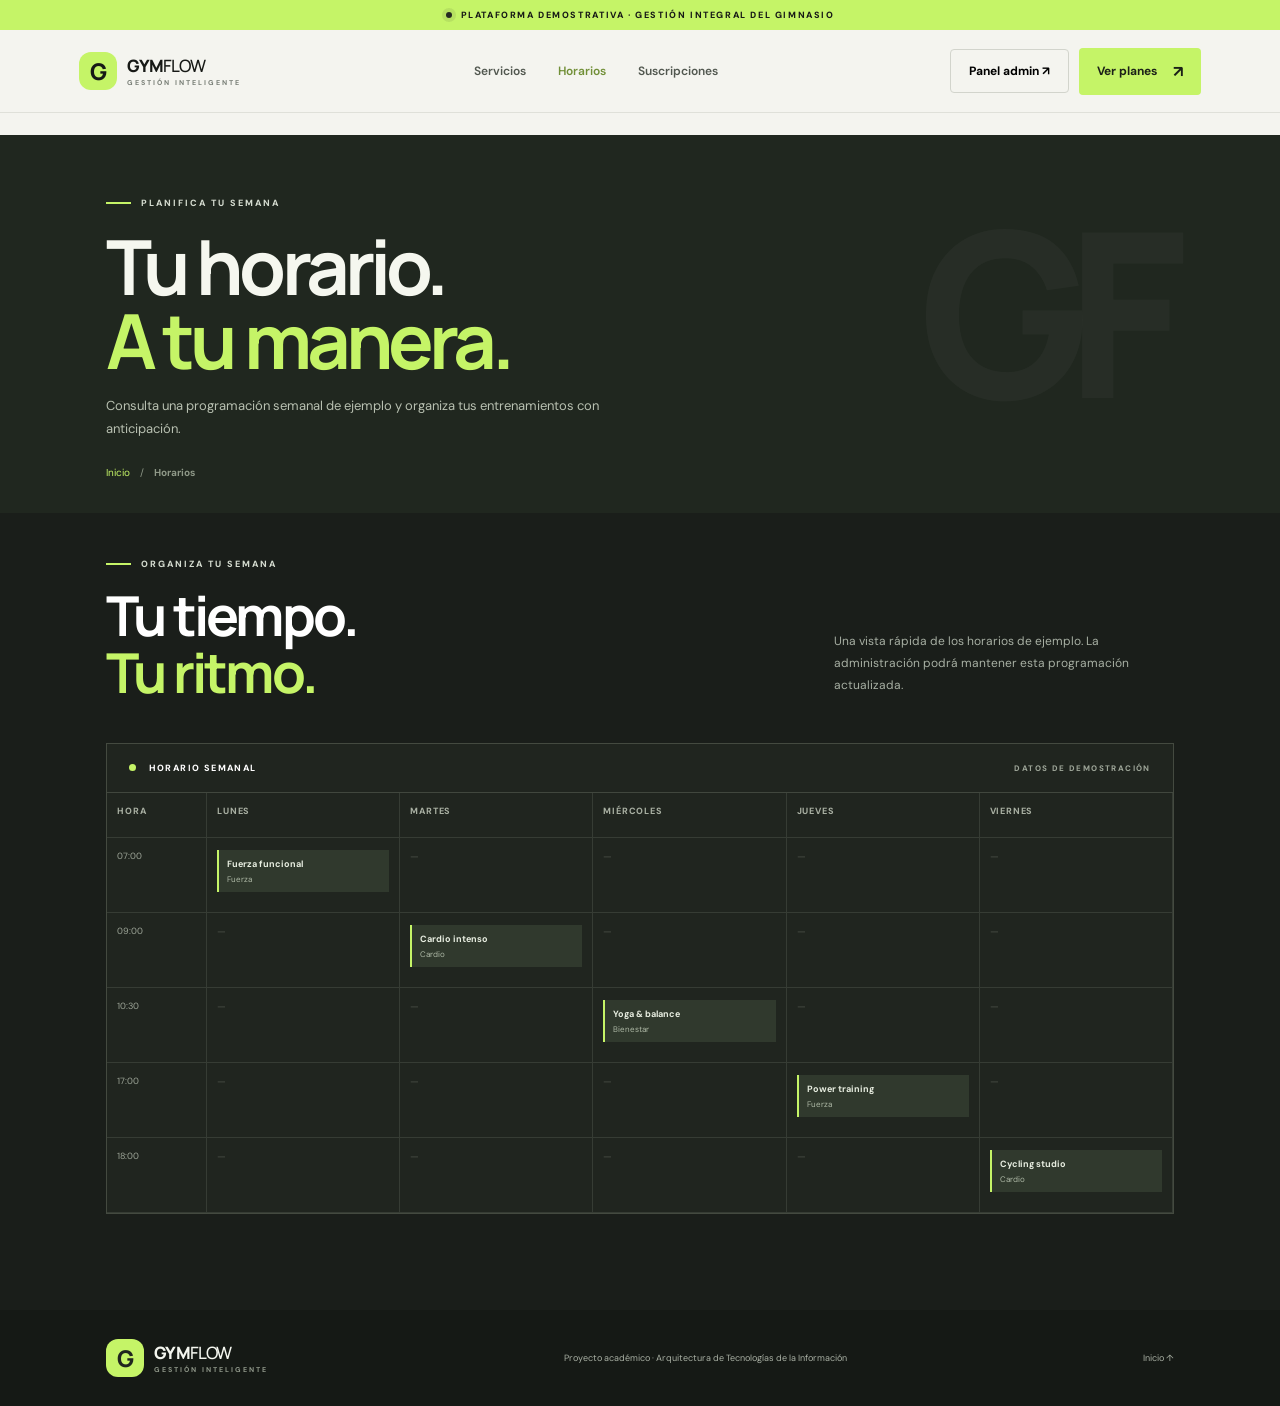
==== horarios.html @ fb65d2d0 "prueba 3" ====
<!DOCTYPE html>
<html lang="es">
<head>
  <meta charset="UTF-8" />
  <meta name="viewport" content="width=device-width, initial-scale=1.0" />
  <meta name="description" content="Plataforma web demostrativa para la gestión integral de un gimnasio." />
  <title>Horarios | GYMFlow</title>
  <link rel="preconnect" href="https://fonts.googleapis.com">
  <link rel="preconnect" href="https://fonts.gstatic.com" crossorigin>
  <link href="https://fonts.googleapis.com/css2?family=DM+Sans:wght@400;500;600;700&family=Manrope:wght@400;500;600;700;800&display=swap" rel="stylesheet">
  <link rel="stylesheet" href="styles.css" />
</head>
<body class="horarios-page">
  <div class="announcement"><span class="pulse"></span> PLATAFORMA DEMOSTRATIVA · GESTIÓN INTEGRAL DEL GIMNASIO</div>
  <header class="site-header">
    <a class="brand" href="index.html" aria-label="GYMFlow inicio"><span class="brand-mark">G</span><span>GYM<span class="brand-light">FLOW</span><small>GESTIÓN INTELIGENTE</small></span></a>
    <button class="menu-toggle" id="menuToggle" aria-label="Abrir menú">☰</button>
    <nav id="mainNav">
      <a href="servicios.html">Servicios</a><a href="horarios.html" aria-current="page">Horarios</a><a href="suscripciones.html">Suscripciones</a>
    </nav>
    <div class="header-actions"><button class="btn btn-ghost" id="adminToggle">Panel admin ↗</button><a class="btn btn-primary" href="suscripciones.html">Ver planes <span>↗</span></a></div>
  </header>

  <main>
    <section class="page-intro"><div class="eyebrow"><span class="eyebrow-line"></span> PLANIFICA TU SEMANA</div><h1>Tu horario.<br><em>A tu manera.</em></h1><p>Consulta una programación semanal de ejemplo y organiza tus entrenamientos con anticipación.</p><div class="page-breadcrumb"><a href="index.html">Inicio</a><span>/</span><strong>Horarios</strong></div></section>
    <section class="hero" id="inicio">
      <div class="hero-grid"></div>
      <div class="hero-copy">
        <div class="eyebrow"><span class="eyebrow-line"></span> TU GIMNASIO, MÁS ORGANIZADO</div>
        <h1>Entrena mejor.<br><em>Gestiona fácil.</em></h1>
        <p>Una sola plataforma para descubrir clases, revisar horarios, elegir tu suscripción y mantener todo bajo control.</p>
        <div class="hero-actions"><a class="btn btn-primary btn-large" href="servicios.html">Explorar clases <span>↗</span></a><a class="text-link" href="#como-funciona">Conoce cómo funciona <span>↓</span></a></div>
        <div class="hero-proof"><div class="avatar-stack"><span>J</span><span>M</span><span>A</span></div><div><strong>Todo en un solo lugar</strong><small>Clientes · Clases · Suscripciones · Pagos</small></div></div>
      </div>
      <div class="hero-visual">
        <div class="hero-image" role="img" aria-label="Persona entrenando en un gimnasio"></div>
        <div class="floating-card card-top"><span class="float-icon lime">↗</span><div><small>GESTIÓN CENTRALIZADA</small><strong>Todo conectado</strong></div></div>
        <div class="floating-card card-bottom"><div class="mini-chart"><i></i><i></i><i></i><i></i><i></i><i></i><i></i></div><div><small>EXPERIENCIA DIGITAL</small><strong>Simple y organizada</strong></div></div>
        <div class="hero-stamp"><span>GYM</span><strong>FLOW</strong><small>MOVE WITH PURPOSE</small></div>
      </div>
      <div class="hero-bottom-label"><span>01 / 04</span><span>GESTIÓN INTEGRAL · EXPERIENCIA DIGITAL</span><span>↓ SCROLL</span></div>
    </section>

    <section class="metrics" aria-label="Módulos principales">
      <div><span class="metric-number">01</span><strong>Clientes</strong><small>Registro organizado</small></div>
      <div><span class="metric-number">02</span><strong>Clases y horarios</strong><small>Oferta centralizada</small></div>
      <div><span class="metric-number">03</span><strong>Suscripciones</strong><small>Control de vigencia</small></div>
      <div><span class="metric-number">04</span><strong>Pagos</strong><small>Flujo electrónico propuesto</small></div>
    </section>

    <section class="section section-light" id="servicios">
      <div class="section-heading"><div><div class="eyebrow dark-eyebrow"><span class="eyebrow-line"></span> DESCUBRE TU SIGUIENTE RETO</div><h2>Encuentra tu<br><em>forma de moverte.</em></h2></div><p>Consulta las especialidades y clases disponibles. Los nombres y horarios mostrados son ejemplos para probar la interfaz; deberán confirmarse con el gimnasio.</p></div>
      <div class="filter-row"><div class="filter-tabs" id="classFilters"><button class="filter active" data-filter="Todas">Todas las clases</button><button class="filter" data-filter="Fuerza">Fuerza</button><button class="filter" data-filter="Cardio">Cardio</button><button class="filter" data-filter="Bienestar">Bienestar</button></div><label class="search-box"><span>⌕</span><input id="classSearch" type="search" placeholder="Buscar clase..." aria-label="Buscar clase"></label></div>
      <div class="class-grid" id="classGrid"></div>
      <div class="center-action"><button class="btn btn-dark" id="showAllClasses">Ver todas las clases <span>↗</span></button></div>
    </section>

    <section class="schedule-section" id="horarios">
      <div class="section-heading schedule-heading"><div><div class="eyebrow"><span class="eyebrow-line"></span> ORGANIZA TU SEMANA</div><h2>Tu tiempo.<br><em>Tu ritmo.</em></h2></div><p>Una vista rápida de los horarios de ejemplo. La administración podrá mantener esta programación actualizada.</p></div>
      <div class="schedule-wrap"><div class="schedule-top"><div><span class="schedule-dot"></span> HORARIO SEMANAL</div><span class="demo-label">DATOS DE DEMOSTRACIÓN</span></div><div class="schedule-table" id="scheduleTable"></div></div>
    </section>

    <section class="section section-light plans-section" id="planes">
      <div class="section-heading"><div><div class="eyebrow dark-eyebrow"><span class="eyebrow-line"></span> SUSCRIPCIONES FLEXIBLES</div><h2>Elige tu plan.<br><em>Empieza hoy.</em></h2></div><p>El proyecto contempla cuatro periodos de suscripción. Los importes que aparecen a continuación son referenciales y editables; no están definidos en los documentos.</p></div>
      <div class="plan-grid" id="planGrid"></div>
      <p class="fine-print">* Precios ilustrativos para la demostración. No se realiza ningún cobro real.</p>
    </section>

    <section class="process-section" id="como-funciona"><div class="process-copy"><div class="eyebrow"><span class="eyebrow-line"></span> ASÍ FUNCIONA</div><h2>Menos vueltas.<br><em>Más claridad.</em></h2><p>El sistema reúne los pasos principales de la experiencia del cliente en una ruta clara y ordenada.</p><a href="suscripciones.html" class="btn btn-primary">Elegir suscripción <span>↗</span></a></div><div class="process-steps"><div class="process-step"><span>01</span><div><strong>Explora los servicios</strong><p>Consulta especialidades, clases, horarios y tarifas disponibles.</p></div><b>↗</b></div><div class="process-step"><span>02</span><div><strong>Selecciona tu suscripción</strong><p>Elige el periodo que se adapte a tus necesidades.</p></div><b>↗</b></div><div class="process-step"><span>03</span><div><strong>Registra tu inscripción</strong><p>Asocia tu cuenta con la clase que deseas realizar.</p></div><b>↗</b></div><div class="process-step"><span>04</span><div><strong>Confirma el pago</strong><p>En una implementación real, la pasarela informaría el resultado de la transacción.</p></div><b>↗</b></div></div></section>

<section class="cta-section"><div class="cta-orbit orbit-one"></div><div class="cta-orbit orbit-two"></div><div class="cta-content"><div class="eyebrow"><span class="eyebrow-line"></span> TU PRÓXIMO PASO EMPIEZA AQUÍ</div><h2>Tu objetivo merece<br><em>un buen comienzo.</em></h2><p>Explora los planes y encuentra una opción para iniciar tu recorrido.</p><a href="suscripciones.html" class="btn btn-primary btn-large">Explorar suscripciones <span>↗</span></a></div><div class="cta-mark">GF<span>✳</span></div></section>
  </main>

  <footer><a class="brand footer-brand" href="index.html"><span class="brand-mark">G</span><span>GYM<span class="brand-light">FLOW</span><small>GESTIÓN INTELIGENTE</small></span></a><p>Proyecto académico · Arquitectura de Tecnologías de la Información</p><a href="index.html">Inicio ↑</a></footer>

  <div class="admin-overlay" id="adminOverlay" aria-hidden="true"><aside class="admin-panel"><div class="admin-header"><div><span class="eyebrow dark-eyebrow">ÁREA ADMINISTRATIVA</span><h2>Panel de control</h2><p>Vista demostrativa para administrar la información del gimnasio.</p></div><button class="close-admin" id="closeAdmin" aria-label="Cerrar panel">×</button></div><div class="admin-stats" id="adminStats"></div><div class="admin-tabs"><button class="admin-tab active" data-admin-tab="classes">Clases</button><button class="admin-tab" data-admin-tab="registrations">Inscripciones</button><button class="admin-tab" data-admin-tab="payments">Pagos</button></div><div id="adminContent"></div><div class="admin-warning">Demo local: los cambios se guardan en este navegador. No hay usuarios reales, servidor ni pagos conectados.</div></aside></div>
  <div class="modal-backdrop" id="modalBackdrop" aria-hidden="true"><div class="modal" role="dialog" aria-modal="true" aria-labelledby="modalTitle"><button class="modal-close" id="modalClose" aria-label="Cerrar">×</button><div class="eyebrow dark-eyebrow"><span class="eyebrow-line"></span> GYMFLOW</div><h2 id="modalTitle">Únete al gimnasio</h2><p id="modalDescription">Completa los datos para registrar una solicitud de demostración.</p><form id="signupForm"><input type="hidden" id="selectedItem" name="selectedItem"><input type="hidden" id="selectedType" name="selectedType"><label>Nombre completo<input name="name" required minlength="2" placeholder="Ej. Alex Torres"></label><label>Correo electrónico<input name="email" type="email" required placeholder="alex@correo.com"></label><label>Teléfono (opcional)<input name="phone" type="tel" placeholder="999 999 999"></label><label id="classSelectLabel">Clase de interés<select name="className" id="classSelect"><option value="">Selecciona una clase</option></select></label><button class="btn btn-primary btn-large full-width" type="submit" id="formSubmit">Registrar solicitud <span>↗</span></button><p class="form-note">Demostración académica: no se procesarán datos ni pagos en un servidor.</p></form></div></div>
  <div class="toast" id="toast" role="status" aria-live="polite"></div>
  <script src="app.js"></script>
</body>
</html>
---- styles.css ----
:root{--ink:#171916;--muted:#777d75;--paper:#f4f4ef;--white:#fff;--lime:#c5f467;--lime-dark:#a9dc43;--line:#dedfd7;--dark:#171b17;--font:'DM Sans',sans-serif;--display:'Manrope',sans-serif}*{box-sizing:border-box}html{scroll-behavior:smooth;scroll-padding-top:90px}body{margin:0;background:var(--paper);color:var(--ink);font-family:var(--font);font-size:15px}a{color:inherit;text-decoration:none}button,input,select{font:inherit}button{cursor:pointer}.announcement{height:30px;background:var(--lime);display:flex;align-items:center;justify-content:center;gap:9px;font-size:9px;letter-spacing:1.6px;font-weight:800}.pulse{height:6px;width:6px;background:#252a21;border-radius:50%;box-shadow:0 0 0 4px #252a2117}.site-header{height:83px;display:flex;align-items:center;justify-content:space-between;padding:0 6.2%;background:var(--paper);position:sticky;top:0;z-index:30;border-bottom:1px solid #dfe0d9}.brand{display:flex;align-items:center;gap:10px;font-family:var(--display);font-size:17px;line-height:1;font-weight:800;letter-spacing:-.8px}.brand-mark{display:grid;place-items:center;background:var(--lime);width:38px;height:38px;border-radius:12px;font-size:23px}.brand-light{font-weight:500}.brand small{display:block;font-family:var(--font);font-size:7px;letter-spacing:2px;margin-top:5px;color:#777d75;font-weight:700}.site-header nav{display:flex;gap:32px;font-size:12px;font-weight:600;color:#51574f}.site-header nav a:hover,.text-link:hover{color:#769d31}.header-actions{display:flex;gap:10px;align-items:center}.btn{border:0;display:inline-flex;align-items:center;justify-content:center;gap:16px;font-size:12px;font-weight:700;padding:13px 18px;border-radius:4px;transition:transform .2s,background .2s}.btn:hover{transform:translateY(-2px)}.btn-primary{background:var(--lime);color:#1c2118}.btn-primary:hover{background:#d2ff81}.btn-primary span,.btn-dark span{font-size:16px}.btn-ghost{background:transparent;border:1px solid #d2d4cc}.btn-dark{background:var(--dark);color:white}.btn-large{padding:16px 21px}.menu-toggle{display:none;background:none;border:0;font-size:24px}.hero{position:relative;min-height:590px;background:var(--dark);color:#f8f8f2;padding:75px 8.3% 55px;display:grid;grid-template-columns:1fr 1fr;gap:6%;overflow:hidden}.hero-grid{position:absolute;inset:0;opacity:.09;background-image:linear-gradient(#b5c1ad 1px,transparent 1px),linear-gradient(90deg,#b5c1ad 1px,transparent 1px);background-size:56px 56px;mask-image:linear-gradient(90deg,transparent,black)}.hero-copy{position:relative;z-index:1;padding-top:13px}.eyebrow{display:flex;align-items:center;gap:10px;font-size:9px;font-weight:800;letter-spacing:2px;color:#d5dcd0}.eyebrow-line{width:25px;height:2px;background:var(--lime);display:inline-block}.hero h1,.section h2,.schedule-section h2,.process-section h2,.architecture-section h2,.cta-section h2{font-family:var(--display);font-size:clamp(42px,5vw,68px);letter-spacing:-3.8px;line-height:1.04;margin:24px 0 20px;font-weight:700}.hero h1 em,.section h2 em,.schedule-section h2 em,.process-section h2 em,.architecture-section h2 em,.cta-section h2 em{font-style:normal;color:var(--lime)}.hero-copy>p{color:#aeb6ab;max-width:425px;line-height:1.8;font-size:13px}.hero-actions{display:flex;align-items:center;gap:27px;margin-top:29px}.text-link{font-size:11px;font-weight:700;color:#e6e9e1}.text-link span{margin-left:6px;color:var(--lime)}.hero-proof{display:flex;align-items:center;gap:13px;margin-top:47px}.avatar-stack{display:flex;padding-left:2px}.avatar-stack span{width:28px;height:28px;border-radius:50%;border:2px solid var(--dark);margin-left:-5px;background:#d5a27e;color:#2b2d27;display:grid;place-items:center;font-size:9px;font-weight:800}.avatar-stack span:nth-child(2){background:#b9d6a0}.avatar-stack span:nth-child(3){background:#e5d5ae}.hero-proof strong,.hero-proof small{display:block}.hero-proof strong{font-size:10px}.hero-proof small{font-size:9px;color:#a2aaa0;margin-top:4px}.hero-visual{position:relative;min-height:405px}.hero-image{position:absolute;inset:0 4% 15px 4%;border-radius:3px;background:linear-gradient(180deg,#1a1e1b00 45%,#141714ad 100%),url('https://images.unsplash.com/photo-1534438327276-14e5300c3a48?auto=format&fit=crop&w=1200&q=85') center/cover;filter:saturate(.75)}.hero-image:after{content:'';position:absolute;inset:0;border:1px solid #ffffff20}.floating-card{position:absolute;z-index:2;background:#f7f8f1;color:var(--ink);display:flex;align-items:center;gap:12px;padding:13px 16px;box-shadow:0 12px 35px #0003}.card-top{top:40px;left:-20px}.card-bottom{right:-5px;bottom:47px}.float-icon{width:32px;height:32px;display:grid;place-items:center;border-radius:50%;font-size:17px}.lime{background:var(--lime)}.floating-card small,.floating-card strong{display:block}.floating-card small{font-size:7px;letter-spacing:1px;color:#777d75;font-weight:800}.floating-card strong{font-size:11px;margin-top:5px}.mini-chart{height:27px;display:flex;align-items:end;gap:3px}.mini-chart i{display:block;width:4px;background:#b9e75d;height:40%;border-radius:3px}.mini-chart i:nth-child(2){height:65%}.mini-chart i:nth-child(3){height:50%}.mini-chart i:nth-child(4){height:95%}.mini-chart i:nth-child(5){height:65%}.mini-chart i:nth-child(6){height:80%}.mini-chart i:nth-child(7){height:100%}.hero-stamp{position:absolute;right:-19px;top:45%;background:var(--lime);color:#1c2118;width:92px;height:92px;border-radius:50%;display:flex;flex-direction:column;align-items:center;justify-content:center;transform:rotate(10deg);box-shadow:0 8px 22px #0003}.hero-stamp span{font-size:9px;font-weight:800;letter-spacing:2px}.hero-stamp strong{font-family:var(--display);font-size:20px;letter-spacing:-1px}.hero-stamp small{font-size:5px;letter-spacing:.8px;margin-top:4px}.hero-bottom-label{position:absolute;bottom:20px;left:8.3%;right:8.3%;display:flex;justify-content:space-between;color:#899186;font-size:8px;letter-spacing:1.5px}.metrics{display:grid;grid-template-columns:repeat(4,1fr);padding:31px 8.3%;gap:20px;background:#e9eae3;border-bottom:1px solid #dedfd7}.metrics>div{position:relative;padding-left:39px}.metric-number{position:absolute;left:0;top:1px;color:#9ca296;font-size:10px;font-weight:700}.metrics strong,.metrics small{display:block}.metrics strong{font-size:12px}.metrics small{font-size:10px;color:#7d837a;margin-top:6px}.section{padding:95px 8.3%}.section-light{background:#f6f6f1}.section-heading{display:flex;align-items:end;justify-content:space-between;gap:35px;margin-bottom:42px}.section h2,.schedule-section h2,.process-section h2,.architecture-section h2,.cta-section h2{font-size:clamp(38px,4.3vw,56px);letter-spacing:-2.8px;margin:17px 0 0}.dark-eyebrow{color:#6f766b}.dark-eyebrow .eyebrow-line{background:#8fbe3b}.section h2 em,.architecture-section h2 em{color:#8bbd39}.section-heading>p{max-width:340px;color:#777d75;font-size:12px;line-height:1.8;margin:0 0 5px}.filter-row{display:flex;justify-content:space-between;align-items:center;margin-bottom:25px;gap:18px}.filter-tabs{display:flex;gap:7px;flex-wrap:wrap}.filter{background:transparent;border:1px solid #d9dbd2;color:#697065;padding:10px 14px;border-radius:3px;font-size:10px;font-weight:700}.filter.active,.filter:hover{background:var(--dark);color:white;border-color:var(--dark)}.search-box{display:flex;align-items:center;gap:8px;border-bottom:1px solid #cfd2c8;padding:8px 0;min-width:180px;color:#7e847b}.search-box span{font-size:22px}.search-box input{border:0;background:transparent;outline:0;width:100%;font-size:11px}.class-grid{display:grid;grid-template-columns:repeat(3,1fr);gap:18px}.class-card{background:white;border:1px solid #e6e7df;min-width:0;transition:transform .25s,box-shadow .25s}.class-card:hover{transform:translateY(-4px);box-shadow:0 15px 32px #20251a0d}.class-image{height:170px;background-size:cover;background-position:center;position:relative}.class-image:after{content:'';position:absolute;inset:0;background:linear-gradient(180deg,#1112,transparent 50%,#1116)}.class-category{position:absolute;z-index:1;top:13px;left:13px;background:var(--lime);padding:6px 8px;font-size:8px;font-weight:800;letter-spacing:.8px;text-transform:uppercase}.class-number{position:absolute;z-index:1;right:14px;bottom:12px;color:white;font-size:10px;font-weight:700}.class-body{padding:19px}.class-body h3{font-family:var(--display);font-size:19px;letter-spacing:-.6px;margin:0 0 9px}.class-body p{color:#7b8178;font-size:11px;line-height:1.7;min-height:38px;margin:0 0 17px}.class-meta{display:flex;justify-content:space-between;border-top:1px solid #ecece6;padding-top:13px;color:#747a70;font-size:10px}.class-meta strong{color:#252a23}.class-footer{display:flex;align-items:center;justify-content:space-between;padding:0 19px 18px}.class-footer span{font-size:10px;color:#7c8278}.class-footer button{border:0;background:var(--dark);color:white;width:32px;height:32px;border-radius:50%;font-size:17px}.center-action{text-align:center;margin-top:31px}.schedule-section{background:#1a1e1a;color:white;padding:88px 8.3% 96px}.schedule-heading>p{color:#a7afa3}.schedule-section h2 em,.process-section h2 em,.cta-section h2 em{color:var(--lime)}.schedule-wrap{border:1px solid #444a40;background:#20251f}.schedule-top{display:flex;justify-content:space-between;align-items:center;padding:18px 22px;border-bottom:1px solid #41473e;font-size:9px;letter-spacing:1.4px;font-weight:800}.schedule-dot{display:inline-block;width:7px;height:7px;border-radius:50%;background:var(--lime);margin-right:9px}.demo-label{color:#9da598;font-size:8px}.schedule-table{display:grid;grid-template-columns:100px repeat(5,1fr);overflow:auto}.schedule-cell{min-height:75px;padding:12px 10px;border-right:1px solid #363c34;border-bottom:1px solid #363c34;font-size:10px}.schedule-cell.head{min-height:45px;color:#a8afa2;font-size:9px;font-weight:800;letter-spacing:.8px}.schedule-cell.time{color:#9ca497;font-size:9px}.schedule-class{background:#30392d;border-left:2px solid var(--lime);padding:8px;margin:0 0 5px}.schedule-class strong{display:block;color:#e8eee1;font-size:9px}.schedule-class small{display:block;color:#aeb9a6;font-size:8px;margin-top:4px}.schedule-empty{color:#4e554b}.plan-grid{display:grid;grid-template-columns:repeat(4,1fr);gap:14px}.plan-card{border:1px solid #dfe1d7;background:#fff;padding:25px 21px 22px;position:relative;min-height:260px;display:flex;flex-direction:column}.plan-card.featured{background:var(--dark);color:white;border-color:var(--dark)}.plan-badge{position:absolute;top:0;right:0;background:var(--lime);color:#22271e;font-size:7px;letter-spacing:1px;font-weight:800;padding:7px 9px}.plan-period{font-size:9px;letter-spacing:1.4px;text-transform:uppercase;color:#7b8277;font-weight:800}.featured .plan-period{color:#b8c1b1}.plan-card h3{font-family:var(--display);font-size:21px;margin:14px 0 8px;letter-spacing:-.8px}.plan-price{font-family:var(--display);font-weight:800;font-size:31px;letter-spacing:-1.5px;margin:9px 0 4px}.plan-price small{font-family:var(--font);font-size:10px;letter-spacing:0;font-weight:500;color:#81877d}.plan-card p{font-size:10px;color:#7b8278;line-height:1.7;margin:8px 0 22px}.featured p{color:#b4bcb0}.plan-card .btn{margin-top:auto;width:100%;padding:12px}.featured .btn{background:var(--lime);color:#20251d}.fine-print{color:#898f85;font-size:9px;margin-top:18px}.process-section{background:#e8eae2;padding:92px 8.3%;display:grid;grid-template-columns:.85fr 1.15fr;gap:9%;align-items:center}.process-copy>p{font-size:12px;line-height:1.8;color:#777d74;max-width:320px;margin:23px 0 27px}.process-steps{border-top:1px solid #cdd1c6}.process-step{display:grid;grid-template-columns:42px 1fr 20px;gap:14px;align-items:start;padding:21px 0;border-bottom:1px solid #cdd1c6}.process-step>span{font-size:10px;color:#879080;font-weight:800}.process-step strong{font-family:var(--display);font-size:14px}.process-step p{margin:6px 0 0;font-size:10px;color:#7c8278;line-height:1.7}.process-step>b{font-weight:400;color:#8bbd39}.architecture-section{background:#20251f;color:#f5f7ef}.architecture-section .section-heading>p{color:#aab1a5}.architecture-section h2 em{color:var(--lime)}.architecture-flow{display:flex;align-items:stretch;gap:10px;margin-top:43px}.arch-node{background:#2a3028;border:1px solid #424a3e;padding:20px 15px;flex:1;min-width:0;position:relative}.arch-node.arch-user{border-color:#819d52}.arch-icon{display:grid;place-items:center;background:var(--lime);color:#20251f;width:30px;height:30px;border-radius:7px;font-size:17px;margin-bottom:22px}.aws-tag{display:inline-block;font-size:8px;font-weight:800;color:#d6e7b9;background:#4a5b39;padding:5px 7px;border-radius:3px;margin-bottom:20px}.arch-node>small{display:block;font-size:7px;letter-spacing:1px;color:#a4aea0;font-weight:800;line-height:1.5}.arch-node strong{display:block;font-family:var(--display);font-size:13px;margin-top:8px;line-height:1.4}.arch-node p{font-size:9px;color:#aab1a5;line-height:1.6;margin:8px 0 0}.arch-arrow{align-self:center;color:var(--lime);font-size:20px}.arch-support{display:grid;grid-template-columns:repeat(4,1fr);gap:12px;margin-top:14px}.arch-support>div{display:flex;gap:11px;padding:17px 12px;background:#292f27;border:1px solid #3b4337}.support-icon{flex-shrink:0;width:27px;height:27px;display:grid;place-items:center;border-radius:6px;background:#414b37;color:var(--lime)}.arch-support strong,.arch-support small{display:block}.arch-support strong{font-size:10px}.arch-support small{font-size:9px;color:#a5aea0;line-height:1.6;margin-top:5px}.architecture-note{display:flex;align-items:start;gap:11px;margin-top:20px;padding:14px 16px;border:1px solid #3b4337;color:#aeb7a8}.architecture-note>span{width:18px;height:18px;border-radius:50%;background:#3e4b34;color:var(--lime);display:grid;place-items:center;font-size:10px;flex-shrink:0}.architecture-note p{margin:0;font-size:10px;line-height:1.7}.architecture-note strong{color:#edf2e6}.cta-section{position:relative;overflow:hidden;background:var(--lime);color:#1b2118;padding:85px 8.3%;min-height:360px}.cta-section .eyebrow{color:#46523a}.cta-section .eyebrow-line{background:#1d2419}.cta-section h2{font-size:clamp(42px,5vw,62px);margin-top:20px}.cta-section h2 em{color:#526d2b}.cta-section p{font-size:12px;color:#4c5940;margin:17px 0 26px}.cta-section .btn-primary{background:#20261e;color:white}.cta-orbit{position:absolute;border:1px solid #6d8d3e5c;border-radius:50%;width:470px;height:470px;right:7%;top:-55px}.orbit-two{width:330px;height:330px;right:12%;top:15px}.cta-mark{position:absolute;right:18%;top:32%;font-family:var(--display);font-size:95px;letter-spacing:-8px;font-weight:800;transform:rotate(-12deg);color:#20251f15}.cta-mark span{font-size:30px;vertical-align:top;color:#20251f5c}footer{padding:29px 8.3%;display:flex;align-items:center;justify-content:space-between;background:#151915;color:#a9b0a4}footer p,footer>a:last-child{font-size:9px;color:#a9b0a4}.footer-brand{color:#f4f6ef}.footer-brand .brand-mark{color:#20251f}.footer-brand small{color:#90988a}.admin-overlay,.modal-backdrop{position:fixed;inset:0;background:#11160f99;z-index:60;opacity:0;visibility:hidden;transition:.25s}.admin-overlay.open,.modal-backdrop.open{opacity:1;visibility:visible}.admin-panel{position:absolute;right:0;top:0;height:100%;width:min(560px,100%);background:#f6f6f1;padding:30px;overflow:auto;transform:translateX(30px);transition:.25s}.admin-overlay.open .admin-panel{transform:translateX(0)}.admin-header{display:flex;justify-content:space-between;gap:20px}.admin-header h2,.modal h2{font-family:var(--display);font-size:30px;letter-spacing:-1.4px;margin:11px 0}.admin-header p,.modal>p{font-size:11px;color:#7b8277;line-height:1.7}.close-admin,.modal-close{border:0;background:#e7e9e0;width:35px;height:35px;border-radius:50%;font-size:22px;flex-shrink:0}.admin-stats{display:grid;grid-template-columns:repeat(3,1fr);gap:10px;margin:25px 0}.admin-stat{background:white;border:1px solid #e1e3da;padding:15px}.admin-stat strong{display:block;font-family:var(--display);font-size:23px}.admin-stat small{display:block;font-size:9px;color:#7a8176;margin-top:4px}.admin-tabs{display:flex;border-bottom:1px solid #d9dcd2;gap:20px}.admin-tab{padding:12px 0;border:0;border-bottom:2px solid transparent;background:none;color:#858b80;font-size:11px;font-weight:700}.admin-tab.active{border-color:#8cba3d;color:#22271f}.admin-content-title{display:flex;justify-content:space-between;align-items:center;margin:20px 0 12px}.admin-content-title h3{font-family:var(--display);font-size:17px}.small-action{background:var(--lime);border:0;padding:9px 11px;font-size:10px;font-weight:800;border-radius:3px}.admin-list-item{display:flex;align-items:center;justify-content:space-between;gap:12px;background:white;border:1px solid #e2e4dc;padding:13px;margin-bottom:8px}.admin-list-item strong,.admin-list-item small{display:block}.admin-list-item strong{font-size:11px}.admin-list-item small{font-size:9px;color:#7d8379;margin-top:4px}.item-actions{display:flex;gap:6px}.item-actions button{border:1px solid #dedfd7;background:white;border-radius:3px;padding:6px 8px;font-size:9px}.item-actions .delete{color:#a73b2d}.admin-warning{font-size:9px;line-height:1.7;background:#ebeee5;padding:12px;margin-top:25px;color:#73796e}.modal-backdrop{display:grid;place-items:center;padding:18px;overflow:auto}.modal{position:relative;background:#f7f7f2;width:min(470px,100%);padding:34px;max-height:95vh;overflow:auto;transform:translateY(12px);transition:.25s}.modal-backdrop.open .modal{transform:translateY(0)}.modal-close{position:absolute;right:18px;top:18px}.modal h2{font-size:28px}.modal form{margin-top:22px}.modal label{display:block;font-size:10px;font-weight:800;color:#51584d;margin-bottom:13px}.modal input,.modal select{display:block;width:100%;margin-top:7px;border:1px solid #d9dcd2;background:white;padding:12px;font-size:11px;outline:none;border-radius:2px}.modal input:focus,.modal select:focus{border-color:#8ebc40}.full-width{width:100%;margin-top:6px}.form-note{font-size:9px;color:#858b80;line-height:1.6;text-align:center}.toast{position:fixed;bottom:22px;left:50%;transform:translate(-50%,20px);background:#1b2119;color:#f5f7ef;border-left:3px solid var(--lime);padding:13px 18px;font-size:11px;z-index:100;opacity:0;visibility:hidden;transition:.25s;box-shadow:0 12px 35px #0002;max-width:90vw}.toast.show{opacity:1;visibility:visible;transform:translate(-50%,0)}.empty-state{padding:22px;text-align:center;font-size:11px;color:#7c8278;background:#fff;border:1px dashed #d4d8cc}.admin-form{display:grid;grid-template-columns:1fr 1fr;gap:8px;margin-bottom:16px}.admin-form input,.admin-form select{min-width:0;padding:10px;border:1px solid #d9dcd2;background:white;font-size:10px}.admin-form button{grid-column:1/-1}
@media(max-width:1000px){.site-header{padding:0 4%}.site-header nav{gap:17px}.hero{padding-left:6%;padding-right:6%;gap:4%}.hero-bottom-label{left:6%;right:6%}.section,.schedule-section,.process-section,.architecture-section{padding-left:6%;padding-right:6%}.metrics{padding-left:6%;padding-right:6%}.class-grid{gap:12px}.class-image{height:145px}.plan-card{padding:22px 15px}.architecture-flow{gap:6px}.arch-node{padding:15px 10px}.arch-support{gap:8px}.arch-support>div{padding:13px 9px}.cta-section,footer{padding-left:6%;padding-right:6%}}@media(max-width:760px){.announcement{font-size:7px;letter-spacing:1px}.site-header{height:70px}.menu-toggle{display:block;order:3}.site-header nav{display:none;position:absolute;top:69px;left:0;right:0;background:var(--paper);padding:20px 6%;border-bottom:1px solid var(--line);flex-direction:column;gap:20px}.site-header nav.open{display:flex}.header-actions{margin-left:auto;margin-right:13px}.header-actions .btn-ghost{display:none}.header-actions .btn{padding:10px 12px;font-size:10px}.brand{font-size:15px}.brand-mark{width:34px;height:34px}.hero{grid-template-columns:1fr;padding:54px 7% 65px;gap:30px}.hero h1{font-size:55px}.hero-visual{min-height:350px;margin:0 5%}.hero-bottom-label{left:7%;right:7%;font-size:7px}.metrics{grid-template-columns:1fr 1fr;padding:25px 7%;row-gap:25px}.section,.schedule-section,.process-section,.architecture-section{padding:67px 7%}.section-heading{display:block;margin-bottom:30px}.section-heading>p{margin-top:19px;max-width:500px}.section h2,.schedule-section h2,.process-section h2,.architecture-section h2{font-size:44px}.filter-row{align-items:stretch;flex-direction:column}.search-box{max-width:280px}.class-grid{grid-template-columns:1fr 1fr}.class-image{height:150px}.class-body{padding:15px}.class-body h3{font-size:17px}.class-body p{font-size:10px}.class-footer{padding:0 15px 15px}.plan-grid{grid-template-columns:1fr 1fr}.plan-card{min-height:250px}.process-section{grid-template-columns:1fr;gap:40px}.architecture-flow{flex-direction:column}.arch-node{padding:18px}.arch-arrow{transform:rotate(90deg);align-self:center}.arch-support{grid-template-columns:1fr 1fr}.cta-section{padding:67px 7%;min-height:390px}.cta-orbit{right:-40%;opacity:.8}.cta-mark{right:10%;top:55%;font-size:65px}footer{padding:25px 7%;flex-wrap:wrap;gap:15px}footer p{order:3;width:100%;margin:0}.schedule-table{grid-template-columns:75px repeat(5,minmax(85px,1fr))}.schedule-wrap{overflow:hidden}.schedule-table{overflow-x:auto}.schedule-cell{padding:9px 7px}.schedule-top{padding:15px}.admin-panel{padding:22px}.modal{padding:27px 22px}}@media(max-width:440px){.hero h1{font-size:48px}.hero-actions{gap:15px;flex-wrap:wrap}.hero-actions .btn{padding:13px}.hero-proof{margin-top:34px}.hero-visual{min-height:300px;margin:0 2%}.card-top{left:-14px;top:25px}.card-bottom{right:-13px;bottom:30px}.hero-stamp{width:75px;height:75px;right:-20px}.hero-stamp strong{font-size:16px}.class-grid{grid-template-columns:1fr}.class-image{height:190px}.class-body p{min-height:0}.plan-grid{grid-template-columns:1fr}.plan-card{min-height:230px}.arch-support{grid-template-columns:1fr}.admin-stats{gap:5px}.admin-stat{padding:10px}.admin-stat strong{font-size:19px}.admin-stat small{font-size:8px}.admin-form{grid-template-columns:1fr}.admin-form button{grid-column:auto}.footer-brand{margin-right:15px}footer>a:last-child{margin-left:auto}}

/* Encabezado compacto de arquitectura, sin título promocional */
.architecture-heading{justify-content:flex-start;margin-bottom:24px}.architecture-heading>p{max-width:680px;margin:0;color:#aeb7a8}


/* Navegación multipágina: cada enlace abre una pantalla independiente. */
body.servicios-page .hero, body.servicios-page .metrics, body.servicios-page #horarios, body.servicios-page #planes, body.servicios-page #como-funciona, body.servicios-page .cta-section { display:none !important; }
body.horarios-page .hero, body.horarios-page .metrics, body.horarios-page #servicios, body.horarios-page #planes, body.horarios-page #como-funciona, body.horarios-page .cta-section { display:none !important; }
body.suscripciones-page .hero, body.suscripciones-page .metrics, body.suscripciones-page #servicios, body.suscripciones-page #horarios, body.suscripciones-page #como-funciona, body.suscripciones-page .cta-section { display:none !important; }
body.servicios-page main, body.horarios-page main, body.suscripciones-page main { padding-top: 22px; }
body.servicios-page #servicios, body.horarios-page #horarios, body.suscripciones-page #planes { display:block; min-height:65vh; }

/* Refinamiento multipágina */
.page-intro{padding:62px 8.3% 34px;background:#20271f;color:#f5f7ef;position:relative;overflow:hidden}
.page-intro:after{content:"GF";position:absolute;right:9%;top:18px;font-family:var(--display);font-weight:800;font-size:clamp(100px,18vw,230px);letter-spacing:-.1em;color:#ffffff08;pointer-events:none}
.page-intro h1{font-family:var(--display);font-size:clamp(44px,6vw,76px);line-height:.98;letter-spacing:-.065em;margin:20px 0 16px;position:relative;z-index:1}
.page-intro h1 em{font-style:normal;color:var(--lime)}
.page-intro p{max-width:540px;color:#b8c0b1;font-size:13px;line-height:1.8;position:relative;z-index:1}
.page-breadcrumb{display:flex;gap:10px;align-items:center;margin-top:25px;font-size:10px;color:#8f9988}
.page-breadcrumb a{color:var(--lime);text-decoration:none}
#mainNav a[aria-current="page"]{color:#718f37}
body.servicios-page #servicios,body.horarios-page #horarios,body.suscripciones-page #planes{padding-top:45px}
@media(max-width:760px){.page-intro{padding:48px 7% 28px}.page-intro h1{font-size:52px}.page-intro p{font-size:12px}}
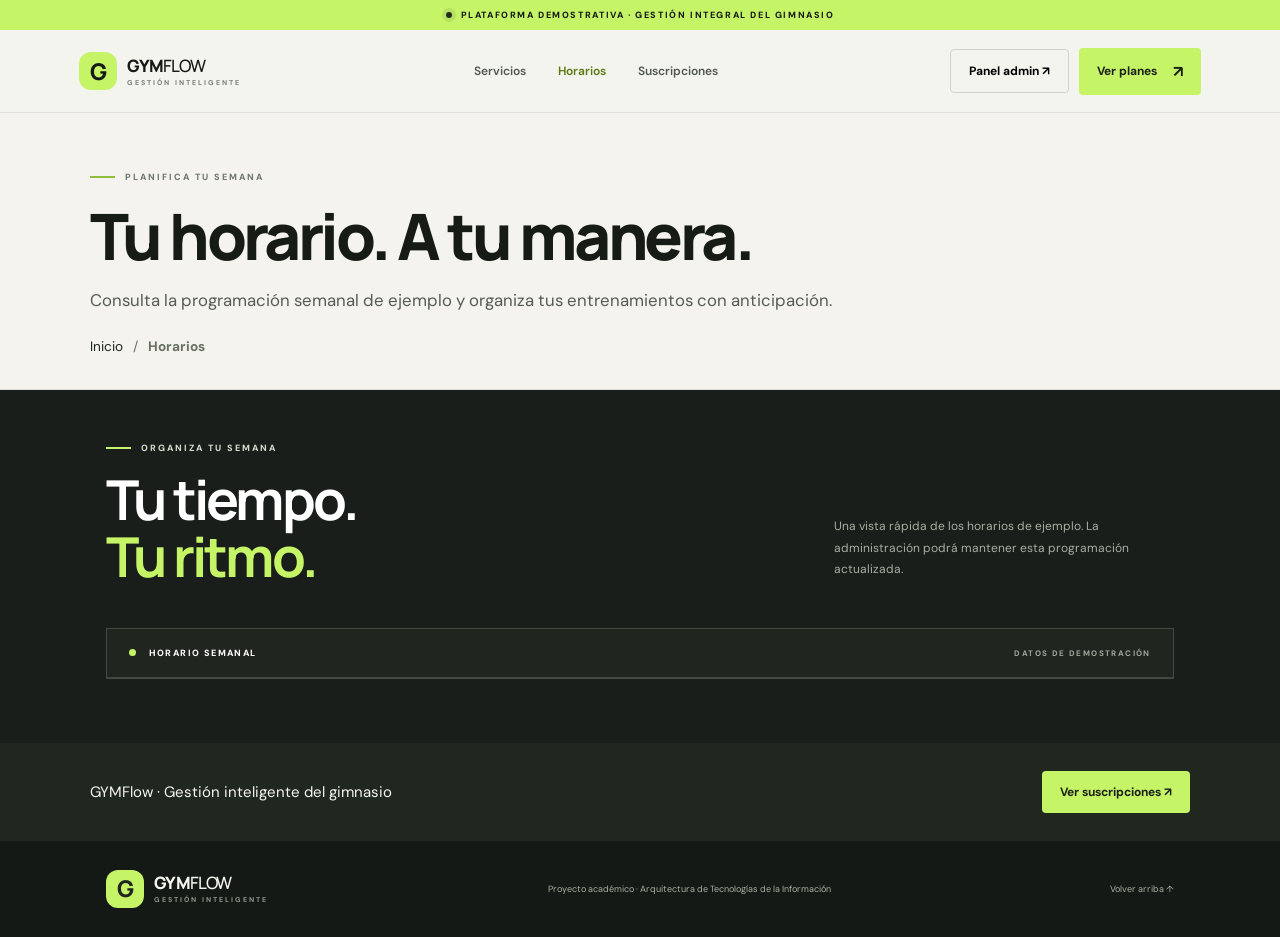
==== commit 53b03ac0: "prueba 4" ====
--- a/horarios.html
+++ b/horarios.html
@@ -4,74 +4,27 @@
   <meta charset="UTF-8" />
   <meta name="viewport" content="width=device-width, initial-scale=1.0" />
   <meta name="description" content="Plataforma web demostrativa para la gestión integral de un gimnasio." />
-  <title>Horarios | GYMFlow</title>
+  <title>GYMFlow | Gestión integral del gimnasio</title>
   <link rel="preconnect" href="https://fonts.googleapis.com">
   <link rel="preconnect" href="https://fonts.gstatic.com" crossorigin>
   <link href="https://fonts.googleapis.com/css2?family=DM+Sans:wght@400;500;600;700&family=Manrope:wght@400;500;600;700;800&display=swap" rel="stylesheet">
   <link rel="stylesheet" href="styles.css" />
 </head>
-<body class="horarios-page">
+<body>
   <div class="announcement"><span class="pulse"></span> PLATAFORMA DEMOSTRATIVA · GESTIÓN INTEGRAL DEL GIMNASIO</div>
   <header class="site-header">
-    <a class="brand" href="index.html" aria-label="GYMFlow inicio"><span class="brand-mark">G</span><span>GYM<span class="brand-light">FLOW</span><small>GESTIÓN INTELIGENTE</small></span></a>
+    <a class="brand" href="#inicio" aria-label="GYMFlow inicio"><span class="brand-mark">G</span><span>GYM<span class="brand-light">FLOW</span><small>GESTIÓN INTELIGENTE</small></span></a>
     <button class="menu-toggle" id="menuToggle" aria-label="Abrir menú">☰</button>
     <nav id="mainNav">
-      <a href="servicios.html">Servicios</a><a href="horarios.html" aria-current="page">Horarios</a><a href="suscripciones.html">Suscripciones</a>
+      <a href="servicios.html">Servicios</a><a class="active-nav" aria-current="page" href="horarios.html">Horarios</a><a href="suscripciones.html">Suscripciones</a>
     </nav>
     <div class="header-actions"><button class="btn btn-ghost" id="adminToggle">Panel admin ↗</button><a class="btn btn-primary" href="suscripciones.html">Ver planes <span>↗</span></a></div>
   </header>
 
-  <main>
-    <section class="page-intro"><div class="eyebrow"><span class="eyebrow-line"></span> PLANIFICA TU SEMANA</div><h1>Tu horario.<br><em>A tu manera.</em></h1><p>Consulta una programación semanal de ejemplo y organiza tus entrenamientos con anticipación.</p><div class="page-breadcrumb"><a href="index.html">Inicio</a><span>/</span><strong>Horarios</strong></div></section>
-    <section class="hero" id="inicio">
-      <div class="hero-grid"></div>
-      <div class="hero-copy">
-        <div class="eyebrow"><span class="eyebrow-line"></span> TU GIMNASIO, MÁS ORGANIZADO</div>
-        <h1>Entrena mejor.<br><em>Gestiona fácil.</em></h1>
-        <p>Una sola plataforma para descubrir clases, revisar horarios, elegir tu suscripción y mantener todo bajo control.</p>
-        <div class="hero-actions"><a class="btn btn-primary btn-large" href="servicios.html">Explorar clases <span>↗</span></a><a class="text-link" href="#como-funciona">Conoce cómo funciona <span>↓</span></a></div>
-        <div class="hero-proof"><div class="avatar-stack"><span>J</span><span>M</span><span>A</span></div><div><strong>Todo en un solo lugar</strong><small>Clientes · Clases · Suscripciones · Pagos</small></div></div>
-      </div>
-      <div class="hero-visual">
-        <div class="hero-image" role="img" aria-label="Persona entrenando en un gimnasio"></div>
-        <div class="floating-card card-top"><span class="float-icon lime">↗</span><div><small>GESTIÓN CENTRALIZADA</small><strong>Todo conectado</strong></div></div>
-        <div class="floating-card card-bottom"><div class="mini-chart"><i></i><i></i><i></i><i></i><i></i><i></i><i></i></div><div><small>EXPERIENCIA DIGITAL</small><strong>Simple y organizada</strong></div></div>
-        <div class="hero-stamp"><span>GYM</span><strong>FLOW</strong><small>MOVE WITH PURPOSE</small></div>
-      </div>
-      <div class="hero-bottom-label"><span>01 / 04</span><span>GESTIÓN INTEGRAL · EXPERIENCIA DIGITAL</span><span>↓ SCROLL</span></div>
-    </section>
-
-    <section class="metrics" aria-label="Módulos principales">
-      <div><span class="metric-number">01</span><strong>Clientes</strong><small>Registro organizado</small></div>
-      <div><span class="metric-number">02</span><strong>Clases y horarios</strong><small>Oferta centralizada</small></div>
-      <div><span class="metric-number">03</span><strong>Suscripciones</strong><small>Control de vigencia</small></div>
-      <div><span class="metric-number">04</span><strong>Pagos</strong><small>Flujo electrónico propuesto</small></div>
-    </section>
-
-    <section class="section section-light" id="servicios">
-      <div class="section-heading"><div><div class="eyebrow dark-eyebrow"><span class="eyebrow-line"></span> DESCUBRE TU SIGUIENTE RETO</div><h2>Encuentra tu<br><em>forma de moverte.</em></h2></div><p>Consulta las especialidades y clases disponibles. Los nombres y horarios mostrados son ejemplos para probar la interfaz; deberán confirmarse con el gimnasio.</p></div>
-      <div class="filter-row"><div class="filter-tabs" id="classFilters"><button class="filter active" data-filter="Todas">Todas las clases</button><button class="filter" data-filter="Fuerza">Fuerza</button><button class="filter" data-filter="Cardio">Cardio</button><button class="filter" data-filter="Bienestar">Bienestar</button></div><label class="search-box"><span>⌕</span><input id="classSearch" type="search" placeholder="Buscar clase..." aria-label="Buscar clase"></label></div>
-      <div class="class-grid" id="classGrid"></div>
-      <div class="center-action"><button class="btn btn-dark" id="showAllClasses">Ver todas las clases <span>↗</span></button></div>
-    </section>
-
-    <section class="schedule-section" id="horarios">
+  <main class="subpage-main"><section class="subpage-intro"><div class="eyebrow dark-eyebrow"><span class="eyebrow-line"></span>PLANIFICA TU SEMANA</div><h1>Tu horario. A tu manera.</h1><p>Consulta la programación semanal de ejemplo y organiza tus entrenamientos con anticipación.</p><div class="breadcrumbs"><a href="index.html">Inicio</a><span>/</span><strong>Horarios</strong></div></section><section class="schedule-section" id="horarios">
       <div class="section-heading schedule-heading"><div><div class="eyebrow"><span class="eyebrow-line"></span> ORGANIZA TU SEMANA</div><h2>Tu tiempo.<br><em>Tu ritmo.</em></h2></div><p>Una vista rápida de los horarios de ejemplo. La administración podrá mantener esta programación actualizada.</p></div>
       <div class="schedule-wrap"><div class="schedule-top"><div><span class="schedule-dot"></span> HORARIO SEMANAL</div><span class="demo-label">DATOS DE DEMOSTRACIÓN</span></div><div class="schedule-table" id="scheduleTable"></div></div>
-    </section>
-
-    <section class="section section-light plans-section" id="planes">
-      <div class="section-heading"><div><div class="eyebrow dark-eyebrow"><span class="eyebrow-line"></span> SUSCRIPCIONES FLEXIBLES</div><h2>Elige tu plan.<br><em>Empieza hoy.</em></h2></div><p>El proyecto contempla cuatro periodos de suscripción. Los importes que aparecen a continuación son referenciales y editables; no están definidos en los documentos.</p></div>
-      <div class="plan-grid" id="planGrid"></div>
-      <p class="fine-print">* Precios ilustrativos para la demostración. No se realiza ningún cobro real.</p>
-    </section>
-
-    <section class="process-section" id="como-funciona"><div class="process-copy"><div class="eyebrow"><span class="eyebrow-line"></span> ASÍ FUNCIONA</div><h2>Menos vueltas.<br><em>Más claridad.</em></h2><p>El sistema reúne los pasos principales de la experiencia del cliente en una ruta clara y ordenada.</p><a href="suscripciones.html" class="btn btn-primary">Elegir suscripción <span>↗</span></a></div><div class="process-steps"><div class="process-step"><span>01</span><div><strong>Explora los servicios</strong><p>Consulta especialidades, clases, horarios y tarifas disponibles.</p></div><b>↗</b></div><div class="process-step"><span>02</span><div><strong>Selecciona tu suscripción</strong><p>Elige el periodo que se adapte a tus necesidades.</p></div><b>↗</b></div><div class="process-step"><span>03</span><div><strong>Registra tu inscripción</strong><p>Asocia tu cuenta con la clase que deseas realizar.</p></div><b>↗</b></div><div class="process-step"><span>04</span><div><strong>Confirma el pago</strong><p>En una implementación real, la pasarela informaría el resultado de la transacción.</p></div><b>↗</b></div></div></section>
-
-<section class="cta-section"><div class="cta-orbit orbit-one"></div><div class="cta-orbit orbit-two"></div><div class="cta-content"><div class="eyebrow"><span class="eyebrow-line"></span> TU PRÓXIMO PASO EMPIEZA AQUÍ</div><h2>Tu objetivo merece<br><em>un buen comienzo.</em></h2><p>Explora los planes y encuentra una opción para iniciar tu recorrido.</p><a href="suscripciones.html" class="btn btn-primary btn-large">Explorar suscripciones <span>↗</span></a></div><div class="cta-mark">GF<span>✳</span></div></section>
-  </main>
-
-  <footer><a class="brand footer-brand" href="index.html"><span class="brand-mark">G</span><span>GYM<span class="brand-light">FLOW</span><small>GESTIÓN INTELIGENTE</small></span></a><p>Proyecto académico · Arquitectura de Tecnologías de la Información</p><a href="index.html">Inicio ↑</a></footer>
+    </section><section class="subpage-next"><p>GYMFlow · Gestión inteligente del gimnasio</p><a class="btn btn-primary" href="suscripciones.html">Ver suscripciones ↗</a></section></main><footer><a class="brand footer-brand" href="#inicio"><span class="brand-mark">G</span><span>GYM<span class="brand-light">FLOW</span><small>GESTIÓN INTELIGENTE</small></span></a><p>Proyecto académico · Arquitectura de Tecnologías de la Información</p><a href="#inicio">Volver arriba ↑</a></footer>
 
   <div class="admin-overlay" id="adminOverlay" aria-hidden="true"><aside class="admin-panel"><div class="admin-header"><div><span class="eyebrow dark-eyebrow">ÁREA ADMINISTRATIVA</span><h2>Panel de control</h2><p>Vista demostrativa para administrar la información del gimnasio.</p></div><button class="close-admin" id="closeAdmin" aria-label="Cerrar panel">×</button></div><div class="admin-stats" id="adminStats"></div><div class="admin-tabs"><button class="admin-tab active" data-admin-tab="classes">Clases</button><button class="admin-tab" data-admin-tab="registrations">Inscripciones</button><button class="admin-tab" data-admin-tab="payments">Pagos</button></div><div id="adminContent"></div><div class="admin-warning">Demo local: los cambios se guardan en este navegador. No hay usuarios reales, servidor ni pagos conectados.</div></aside></div>
   <div class="modal-backdrop" id="modalBackdrop" aria-hidden="true"><div class="modal" role="dialog" aria-modal="true" aria-labelledby="modalTitle"><button class="modal-close" id="modalClose" aria-label="Cerrar">×</button><div class="eyebrow dark-eyebrow"><span class="eyebrow-line"></span> GYMFLOW</div><h2 id="modalTitle">Únete al gimnasio</h2><p id="modalDescription">Completa los datos para registrar una solicitud de demostración.</p><form id="signupForm"><input type="hidden" id="selectedItem" name="selectedItem"><input type="hidden" id="selectedType" name="selectedType"><label>Nombre completo<input name="name" required minlength="2" placeholder="Ej. Alex Torres"></label><label>Correo electrónico<input name="email" type="email" required placeholder="alex@correo.com"></label><label>Teléfono (opcional)<input name="phone" type="tel" placeholder="999 999 999"></label><label id="classSelectLabel">Clase de interés<select name="className" id="classSelect"><option value="">Selecciona una clase</option></select></label><button class="btn btn-primary btn-large full-width" type="submit" id="formSubmit">Registrar solicitud <span>↗</span></button><p class="form-note">Demostración académica: no se procesarán datos ni pagos en un servidor.</p></form></div></div>
--- a/styles.css
+++ b/styles.css
@@ -1,25 +1,5 @@
 :root{--ink:#171916;--muted:#777d75;--paper:#f4f4ef;--white:#fff;--lime:#c5f467;--lime-dark:#a9dc43;--line:#dedfd7;--dark:#171b17;--font:'DM Sans',sans-serif;--display:'Manrope',sans-serif}*{box-sizing:border-box}html{scroll-behavior:smooth;scroll-padding-top:90px}body{margin:0;background:var(--paper);color:var(--ink);font-family:var(--font);font-size:15px}a{color:inherit;text-decoration:none}button,input,select{font:inherit}button{cursor:pointer}.announcement{height:30px;background:var(--lime);display:flex;align-items:center;justify-content:center;gap:9px;font-size:9px;letter-spacing:1.6px;font-weight:800}.pulse{height:6px;width:6px;background:#252a21;border-radius:50%;box-shadow:0 0 0 4px #252a2117}.site-header{height:83px;display:flex;align-items:center;justify-content:space-between;padding:0 6.2%;background:var(--paper);position:sticky;top:0;z-index:30;border-bottom:1px solid #dfe0d9}.brand{display:flex;align-items:center;gap:10px;font-family:var(--display);font-size:17px;line-height:1;font-weight:800;letter-spacing:-.8px}.brand-mark{display:grid;place-items:center;background:var(--lime);width:38px;height:38px;border-radius:12px;font-size:23px}.brand-light{font-weight:500}.brand small{display:block;font-family:var(--font);font-size:7px;letter-spacing:2px;margin-top:5px;color:#777d75;font-weight:700}.site-header nav{display:flex;gap:32px;font-size:12px;font-weight:600;color:#51574f}.site-header nav a:hover,.text-link:hover{color:#769d31}.header-actions{display:flex;gap:10px;align-items:center}.btn{border:0;display:inline-flex;align-items:center;justify-content:center;gap:16px;font-size:12px;font-weight:700;padding:13px 18px;border-radius:4px;transition:transform .2s,background .2s}.btn:hover{transform:translateY(-2px)}.btn-primary{background:var(--lime);color:#1c2118}.btn-primary:hover{background:#d2ff81}.btn-primary span,.btn-dark span{font-size:16px}.btn-ghost{background:transparent;border:1px solid #d2d4cc}.btn-dark{background:var(--dark);color:white}.btn-large{padding:16px 21px}.menu-toggle{display:none;background:none;border:0;font-size:24px}.hero{position:relative;min-height:590px;background:var(--dark);color:#f8f8f2;padding:75px 8.3% 55px;display:grid;grid-template-columns:1fr 1fr;gap:6%;overflow:hidden}.hero-grid{position:absolute;inset:0;opacity:.09;background-image:linear-gradient(#b5c1ad 1px,transparent 1px),linear-gradient(90deg,#b5c1ad 1px,transparent 1px);background-size:56px 56px;mask-image:linear-gradient(90deg,transparent,black)}.hero-copy{position:relative;z-index:1;padding-top:13px}.eyebrow{display:flex;align-items:center;gap:10px;font-size:9px;font-weight:800;letter-spacing:2px;color:#d5dcd0}.eyebrow-line{width:25px;height:2px;background:var(--lime);display:inline-block}.hero h1,.section h2,.schedule-section h2,.process-section h2,.architecture-section h2,.cta-section h2{font-family:var(--display);font-size:clamp(42px,5vw,68px);letter-spacing:-3.8px;line-height:1.04;margin:24px 0 20px;font-weight:700}.hero h1 em,.section h2 em,.schedule-section h2 em,.process-section h2 em,.architecture-section h2 em,.cta-section h2 em{font-style:normal;color:var(--lime)}.hero-copy>p{color:#aeb6ab;max-width:425px;line-height:1.8;font-size:13px}.hero-actions{display:flex;align-items:center;gap:27px;margin-top:29px}.text-link{font-size:11px;font-weight:700;color:#e6e9e1}.text-link span{margin-left:6px;color:var(--lime)}.hero-proof{display:flex;align-items:center;gap:13px;margin-top:47px}.avatar-stack{display:flex;padding-left:2px}.avatar-stack span{width:28px;height:28px;border-radius:50%;border:2px solid var(--dark);margin-left:-5px;background:#d5a27e;color:#2b2d27;display:grid;place-items:center;font-size:9px;font-weight:800}.avatar-stack span:nth-child(2){background:#b9d6a0}.avatar-stack span:nth-child(3){background:#e5d5ae}.hero-proof strong,.hero-proof small{display:block}.hero-proof strong{font-size:10px}.hero-proof small{font-size:9px;color:#a2aaa0;margin-top:4px}.hero-visual{position:relative;min-height:405px}.hero-image{position:absolute;inset:0 4% 15px 4%;border-radius:3px;background:linear-gradient(180deg,#1a1e1b00 45%,#141714ad 100%),url('https://images.unsplash.com/photo-1534438327276-14e5300c3a48?auto=format&fit=crop&w=1200&q=85') center/cover;filter:saturate(.75)}.hero-image:after{content:'';position:absolute;inset:0;border:1px solid #ffffff20}.floating-card{position:absolute;z-index:2;background:#f7f8f1;color:var(--ink);display:flex;align-items:center;gap:12px;padding:13px 16px;box-shadow:0 12px 35px #0003}.card-top{top:40px;left:-20px}.card-bottom{right:-5px;bottom:47px}.float-icon{width:32px;height:32px;display:grid;place-items:center;border-radius:50%;font-size:17px}.lime{background:var(--lime)}.floating-card small,.floating-card strong{display:block}.floating-card small{font-size:7px;letter-spacing:1px;color:#777d75;font-weight:800}.floating-card strong{font-size:11px;margin-top:5px}.mini-chart{height:27px;display:flex;align-items:end;gap:3px}.mini-chart i{display:block;width:4px;background:#b9e75d;height:40%;border-radius:3px}.mini-chart i:nth-child(2){height:65%}.mini-chart i:nth-child(3){height:50%}.mini-chart i:nth-child(4){height:95%}.mini-chart i:nth-child(5){height:65%}.mini-chart i:nth-child(6){height:80%}.mini-chart i:nth-child(7){height:100%}.hero-stamp{position:absolute;right:-19px;top:45%;background:var(--lime);color:#1c2118;width:92px;height:92px;border-radius:50%;display:flex;flex-direction:column;align-items:center;justify-content:center;transform:rotate(10deg);box-shadow:0 8px 22px #0003}.hero-stamp span{font-size:9px;font-weight:800;letter-spacing:2px}.hero-stamp strong{font-family:var(--display);font-size:20px;letter-spacing:-1px}.hero-stamp small{font-size:5px;letter-spacing:.8px;margin-top:4px}.hero-bottom-label{position:absolute;bottom:20px;left:8.3%;right:8.3%;display:flex;justify-content:space-between;color:#899186;font-size:8px;letter-spacing:1.5px}.metrics{display:grid;grid-template-columns:repeat(4,1fr);padding:31px 8.3%;gap:20px;background:#e9eae3;border-bottom:1px solid #dedfd7}.metrics>div{position:relative;padding-left:39px}.metric-number{position:absolute;left:0;top:1px;color:#9ca296;font-size:10px;font-weight:700}.metrics strong,.metrics small{display:block}.metrics strong{font-size:12px}.metrics small{font-size:10px;color:#7d837a;margin-top:6px}.section{padding:95px 8.3%}.section-light{background:#f6f6f1}.section-heading{display:flex;align-items:end;justify-content:space-between;gap:35px;margin-bottom:42px}.section h2,.schedule-section h2,.process-section h2,.architecture-section h2,.cta-section h2{font-size:clamp(38px,4.3vw,56px);letter-spacing:-2.8px;margin:17px 0 0}.dark-eyebrow{color:#6f766b}.dark-eyebrow .eyebrow-line{background:#8fbe3b}.section h2 em,.architecture-section h2 em{color:#8bbd39}.section-heading>p{max-width:340px;color:#777d75;font-size:12px;line-height:1.8;margin:0 0 5px}.filter-row{display:flex;justify-content:space-between;align-items:center;margin-bottom:25px;gap:18px}.filter-tabs{display:flex;gap:7px;flex-wrap:wrap}.filter{background:transparent;border:1px solid #d9dbd2;color:#697065;padding:10px 14px;border-radius:3px;font-size:10px;font-weight:700}.filter.active,.filter:hover{background:var(--dark);color:white;border-color:var(--dark)}.search-box{display:flex;align-items:center;gap:8px;border-bottom:1px solid #cfd2c8;padding:8px 0;min-width:180px;color:#7e847b}.search-box span{font-size:22px}.search-box input{border:0;background:transparent;outline:0;width:100%;font-size:11px}.class-grid{display:grid;grid-template-columns:repeat(3,1fr);gap:18px}.class-card{background:white;border:1px solid #e6e7df;min-width:0;transition:transform .25s,box-shadow .25s}.class-card:hover{transform:translateY(-4px);box-shadow:0 15px 32px #20251a0d}.class-image{height:170px;background-size:cover;background-position:center;position:relative}.class-image:after{content:'';position:absolute;inset:0;background:linear-gradient(180deg,#1112,transparent 50%,#1116)}.class-category{position:absolute;z-index:1;top:13px;left:13px;background:var(--lime);padding:6px 8px;font-size:8px;font-weight:800;letter-spacing:.8px;text-transform:uppercase}.class-number{position:absolute;z-index:1;right:14px;bottom:12px;color:white;font-size:10px;font-weight:700}.class-body{padding:19px}.class-body h3{font-family:var(--display);font-size:19px;letter-spacing:-.6px;margin:0 0 9px}.class-body p{color:#7b8178;font-size:11px;line-height:1.7;min-height:38px;margin:0 0 17px}.class-meta{display:flex;justify-content:space-between;border-top:1px solid #ecece6;padding-top:13px;color:#747a70;font-size:10px}.class-meta strong{color:#252a23}.class-footer{display:flex;align-items:center;justify-content:space-between;padding:0 19px 18px}.class-footer span{font-size:10px;color:#7c8278}.class-footer button{border:0;background:var(--dark);color:white;width:32px;height:32px;border-radius:50%;font-size:17px}.center-action{text-align:center;margin-top:31px}.schedule-section{background:#1a1e1a;color:white;padding:88px 8.3% 96px}.schedule-heading>p{color:#a7afa3}.schedule-section h2 em,.process-section h2 em,.cta-section h2 em{color:var(--lime)}.schedule-wrap{border:1px solid #444a40;background:#20251f}.schedule-top{display:flex;justify-content:space-between;align-items:center;padding:18px 22px;border-bottom:1px solid #41473e;font-size:9px;letter-spacing:1.4px;font-weight:800}.schedule-dot{display:inline-block;width:7px;height:7px;border-radius:50%;background:var(--lime);margin-right:9px}.demo-label{color:#9da598;font-size:8px}.schedule-table{display:grid;grid-template-columns:100px repeat(5,1fr);overflow:auto}.schedule-cell{min-height:75px;padding:12px 10px;border-right:1px solid #363c34;border-bottom:1px solid #363c34;font-size:10px}.schedule-cell.head{min-height:45px;color:#a8afa2;font-size:9px;font-weight:800;letter-spacing:.8px}.schedule-cell.time{color:#9ca497;font-size:9px}.schedule-class{background:#30392d;border-left:2px solid var(--lime);padding:8px;margin:0 0 5px}.schedule-class strong{display:block;color:#e8eee1;font-size:9px}.schedule-class small{display:block;color:#aeb9a6;font-size:8px;margin-top:4px}.schedule-empty{color:#4e554b}.plan-grid{display:grid;grid-template-columns:repeat(4,1fr);gap:14px}.plan-card{border:1px solid #dfe1d7;background:#fff;padding:25px 21px 22px;position:relative;min-height:260px;display:flex;flex-direction:column}.plan-card.featured{background:var(--dark);color:white;border-color:var(--dark)}.plan-badge{position:absolute;top:0;right:0;background:var(--lime);color:#22271e;font-size:7px;letter-spacing:1px;font-weight:800;padding:7px 9px}.plan-period{font-size:9px;letter-spacing:1.4px;text-transform:uppercase;color:#7b8277;font-weight:800}.featured .plan-period{color:#b8c1b1}.plan-card h3{font-family:var(--display);font-size:21px;margin:14px 0 8px;letter-spacing:-.8px}.plan-price{font-family:var(--display);font-weight:800;font-size:31px;letter-spacing:-1.5px;margin:9px 0 4px}.plan-price small{font-family:var(--font);font-size:10px;letter-spacing:0;font-weight:500;color:#81877d}.plan-card p{font-size:10px;color:#7b8278;line-height:1.7;margin:8px 0 22px}.featured p{color:#b4bcb0}.plan-card .btn{margin-top:auto;width:100%;padding:12px}.featured .btn{background:var(--lime);color:#20251d}.fine-print{color:#898f85;font-size:9px;margin-top:18px}.process-section{background:#e8eae2;padding:92px 8.3%;display:grid;grid-template-columns:.85fr 1.15fr;gap:9%;align-items:center}.process-copy>p{font-size:12px;line-height:1.8;color:#777d74;max-width:320px;margin:23px 0 27px}.process-steps{border-top:1px solid #cdd1c6}.process-step{display:grid;grid-template-columns:42px 1fr 20px;gap:14px;align-items:start;padding:21px 0;border-bottom:1px solid #cdd1c6}.process-step>span{font-size:10px;color:#879080;font-weight:800}.process-step strong{font-family:var(--display);font-size:14px}.process-step p{margin:6px 0 0;font-size:10px;color:#7c8278;line-height:1.7}.process-step>b{font-weight:400;color:#8bbd39}.architecture-section{background:#20251f;color:#f5f7ef}.architecture-section .section-heading>p{color:#aab1a5}.architecture-section h2 em{color:var(--lime)}.architecture-flow{display:flex;align-items:stretch;gap:10px;margin-top:43px}.arch-node{background:#2a3028;border:1px solid #424a3e;padding:20px 15px;flex:1;min-width:0;position:relative}.arch-node.arch-user{border-color:#819d52}.arch-icon{display:grid;place-items:center;background:var(--lime);color:#20251f;width:30px;height:30px;border-radius:7px;font-size:17px;margin-bottom:22px}.aws-tag{display:inline-block;font-size:8px;font-weight:800;color:#d6e7b9;background:#4a5b39;padding:5px 7px;border-radius:3px;margin-bottom:20px}.arch-node>small{display:block;font-size:7px;letter-spacing:1px;color:#a4aea0;font-weight:800;line-height:1.5}.arch-node strong{display:block;font-family:var(--display);font-size:13px;margin-top:8px;line-height:1.4}.arch-node p{font-size:9px;color:#aab1a5;line-height:1.6;margin:8px 0 0}.arch-arrow{align-self:center;color:var(--lime);font-size:20px}.arch-support{display:grid;grid-template-columns:repeat(4,1fr);gap:12px;margin-top:14px}.arch-support>div{display:flex;gap:11px;padding:17px 12px;background:#292f27;border:1px solid #3b4337}.support-icon{flex-shrink:0;width:27px;height:27px;display:grid;place-items:center;border-radius:6px;background:#414b37;color:var(--lime)}.arch-support strong,.arch-support small{display:block}.arch-support strong{font-size:10px}.arch-support small{font-size:9px;color:#a5aea0;line-height:1.6;margin-top:5px}.architecture-note{display:flex;align-items:start;gap:11px;margin-top:20px;padding:14px 16px;border:1px solid #3b4337;color:#aeb7a8}.architecture-note>span{width:18px;height:18px;border-radius:50%;background:#3e4b34;color:var(--lime);display:grid;place-items:center;font-size:10px;flex-shrink:0}.architecture-note p{margin:0;font-size:10px;line-height:1.7}.architecture-note strong{color:#edf2e6}.cta-section{position:relative;overflow:hidden;background:var(--lime);color:#1b2118;padding:85px 8.3%;min-height:360px}.cta-section .eyebrow{color:#46523a}.cta-section .eyebrow-line{background:#1d2419}.cta-section h2{font-size:clamp(42px,5vw,62px);margin-top:20px}.cta-section h2 em{color:#526d2b}.cta-section p{font-size:12px;color:#4c5940;margin:17px 0 26px}.cta-section .btn-primary{background:#20261e;color:white}.cta-orbit{position:absolute;border:1px solid #6d8d3e5c;border-radius:50%;width:470px;height:470px;right:7%;top:-55px}.orbit-two{width:330px;height:330px;right:12%;top:15px}.cta-mark{position:absolute;right:18%;top:32%;font-family:var(--display);font-size:95px;letter-spacing:-8px;font-weight:800;transform:rotate(-12deg);color:#20251f15}.cta-mark span{font-size:30px;vertical-align:top;color:#20251f5c}footer{padding:29px 8.3%;display:flex;align-items:center;justify-content:space-between;background:#151915;color:#a9b0a4}footer p,footer>a:last-child{font-size:9px;color:#a9b0a4}.footer-brand{color:#f4f6ef}.footer-brand .brand-mark{color:#20251f}.footer-brand small{color:#90988a}.admin-overlay,.modal-backdrop{position:fixed;inset:0;background:#11160f99;z-index:60;opacity:0;visibility:hidden;transition:.25s}.admin-overlay.open,.modal-backdrop.open{opacity:1;visibility:visible}.admin-panel{position:absolute;right:0;top:0;height:100%;width:min(560px,100%);background:#f6f6f1;padding:30px;overflow:auto;transform:translateX(30px);transition:.25s}.admin-overlay.open .admin-panel{transform:translateX(0)}.admin-header{display:flex;justify-content:space-between;gap:20px}.admin-header h2,.modal h2{font-family:var(--display);font-size:30px;letter-spacing:-1.4px;margin:11px 0}.admin-header p,.modal>p{font-size:11px;color:#7b8277;line-height:1.7}.close-admin,.modal-close{border:0;background:#e7e9e0;width:35px;height:35px;border-radius:50%;font-size:22px;flex-shrink:0}.admin-stats{display:grid;grid-template-columns:repeat(3,1fr);gap:10px;margin:25px 0}.admin-stat{background:white;border:1px solid #e1e3da;padding:15px}.admin-stat strong{display:block;font-family:var(--display);font-size:23px}.admin-stat small{display:block;font-size:9px;color:#7a8176;margin-top:4px}.admin-tabs{display:flex;border-bottom:1px solid #d9dcd2;gap:20px}.admin-tab{padding:12px 0;border:0;border-bottom:2px solid transparent;background:none;color:#858b80;font-size:11px;font-weight:700}.admin-tab.active{border-color:#8cba3d;color:#22271f}.admin-content-title{display:flex;justify-content:space-between;align-items:center;margin:20px 0 12px}.admin-content-title h3{font-family:var(--display);font-size:17px}.small-action{background:var(--lime);border:0;padding:9px 11px;font-size:10px;font-weight:800;border-radius:3px}.admin-list-item{display:flex;align-items:center;justify-content:space-between;gap:12px;background:white;border:1px solid #e2e4dc;padding:13px;margin-bottom:8px}.admin-list-item strong,.admin-list-item small{display:block}.admin-list-item strong{font-size:11px}.admin-list-item small{font-size:9px;color:#7d8379;margin-top:4px}.item-actions{display:flex;gap:6px}.item-actions button{border:1px solid #dedfd7;background:white;border-radius:3px;padding:6px 8px;font-size:9px}.item-actions .delete{color:#a73b2d}.admin-warning{font-size:9px;line-height:1.7;background:#ebeee5;padding:12px;margin-top:25px;color:#73796e}.modal-backdrop{display:grid;place-items:center;padding:18px;overflow:auto}.modal{position:relative;background:#f7f7f2;width:min(470px,100%);padding:34px;max-height:95vh;overflow:auto;transform:translateY(12px);transition:.25s}.modal-backdrop.open .modal{transform:translateY(0)}.modal-close{position:absolute;right:18px;top:18px}.modal h2{font-size:28px}.modal form{margin-top:22px}.modal label{display:block;font-size:10px;font-weight:800;color:#51584d;margin-bottom:13px}.modal input,.modal select{display:block;width:100%;margin-top:7px;border:1px solid #d9dcd2;background:white;padding:12px;font-size:11px;outline:none;border-radius:2px}.modal input:focus,.modal select:focus{border-color:#8ebc40}.full-width{width:100%;margin-top:6px}.form-note{font-size:9px;color:#858b80;line-height:1.6;text-align:center}.toast{position:fixed;bottom:22px;left:50%;transform:translate(-50%,20px);background:#1b2119;color:#f5f7ef;border-left:3px solid var(--lime);padding:13px 18px;font-size:11px;z-index:100;opacity:0;visibility:hidden;transition:.25s;box-shadow:0 12px 35px #0002;max-width:90vw}.toast.show{opacity:1;visibility:visible;transform:translate(-50%,0)}.empty-state{padding:22px;text-align:center;font-size:11px;color:#7c8278;background:#fff;border:1px dashed #d4d8cc}.admin-form{display:grid;grid-template-columns:1fr 1fr;gap:8px;margin-bottom:16px}.admin-form input,.admin-form select{min-width:0;padding:10px;border:1px solid #d9dcd2;background:white;font-size:10px}.admin-form button{grid-column:1/-1}
 @media(max-width:1000px){.site-header{padding:0 4%}.site-header nav{gap:17px}.hero{padding-left:6%;padding-right:6%;gap:4%}.hero-bottom-label{left:6%;right:6%}.section,.schedule-section,.process-section,.architecture-section{padding-left:6%;padding-right:6%}.metrics{padding-left:6%;padding-right:6%}.class-grid{gap:12px}.class-image{height:145px}.plan-card{padding:22px 15px}.architecture-flow{gap:6px}.arch-node{padding:15px 10px}.arch-support{gap:8px}.arch-support>div{padding:13px 9px}.cta-section,footer{padding-left:6%;padding-right:6%}}@media(max-width:760px){.announcement{font-size:7px;letter-spacing:1px}.site-header{height:70px}.menu-toggle{display:block;order:3}.site-header nav{display:none;position:absolute;top:69px;left:0;right:0;background:var(--paper);padding:20px 6%;border-bottom:1px solid var(--line);flex-direction:column;gap:20px}.site-header nav.open{display:flex}.header-actions{margin-left:auto;margin-right:13px}.header-actions .btn-ghost{display:none}.header-actions .btn{padding:10px 12px;font-size:10px}.brand{font-size:15px}.brand-mark{width:34px;height:34px}.hero{grid-template-columns:1fr;padding:54px 7% 65px;gap:30px}.hero h1{font-size:55px}.hero-visual{min-height:350px;margin:0 5%}.hero-bottom-label{left:7%;right:7%;font-size:7px}.metrics{grid-template-columns:1fr 1fr;padding:25px 7%;row-gap:25px}.section,.schedule-section,.process-section,.architecture-section{padding:67px 7%}.section-heading{display:block;margin-bottom:30px}.section-heading>p{margin-top:19px;max-width:500px}.section h2,.schedule-section h2,.process-section h2,.architecture-section h2{font-size:44px}.filter-row{align-items:stretch;flex-direction:column}.search-box{max-width:280px}.class-grid{grid-template-columns:1fr 1fr}.class-image{height:150px}.class-body{padding:15px}.class-body h3{font-size:17px}.class-body p{font-size:10px}.class-footer{padding:0 15px 15px}.plan-grid{grid-template-columns:1fr 1fr}.plan-card{min-height:250px}.process-section{grid-template-columns:1fr;gap:40px}.architecture-flow{flex-direction:column}.arch-node{padding:18px}.arch-arrow{transform:rotate(90deg);align-self:center}.arch-support{grid-template-columns:1fr 1fr}.cta-section{padding:67px 7%;min-height:390px}.cta-orbit{right:-40%;opacity:.8}.cta-mark{right:10%;top:55%;font-size:65px}footer{padding:25px 7%;flex-wrap:wrap;gap:15px}footer p{order:3;width:100%;margin:0}.schedule-table{grid-template-columns:75px repeat(5,minmax(85px,1fr))}.schedule-wrap{overflow:hidden}.schedule-table{overflow-x:auto}.schedule-cell{padding:9px 7px}.schedule-top{padding:15px}.admin-panel{padding:22px}.modal{padding:27px 22px}}@media(max-width:440px){.hero h1{font-size:48px}.hero-actions{gap:15px;flex-wrap:wrap}.hero-actions .btn{padding:13px}.hero-proof{margin-top:34px}.hero-visual{min-height:300px;margin:0 2%}.card-top{left:-14px;top:25px}.card-bottom{right:-13px;bottom:30px}.hero-stamp{width:75px;height:75px;right:-20px}.hero-stamp strong{font-size:16px}.class-grid{grid-template-columns:1fr}.class-image{height:190px}.class-body p{min-height:0}.plan-grid{grid-template-columns:1fr}.plan-card{min-height:230px}.arch-support{grid-template-columns:1fr}.admin-stats{gap:5px}.admin-stat{padding:10px}.admin-stat strong{font-size:19px}.admin-stat small{font-size:8px}.admin-form{grid-template-columns:1fr}.admin-form button{grid-column:auto}.footer-brand{margin-right:15px}footer>a:last-child{margin-left:auto}}
 
-/* Encabezado compacto de arquitectura, sin título promocional */
-.architecture-heading{justify-content:flex-start;margin-bottom:24px}.architecture-heading>p{max-width:680px;margin:0;color:#aeb7a8}
-
-
-/* Navegación multipágina: cada enlace abre una pantalla independiente. */
-body.servicios-page .hero, body.servicios-page .metrics, body.servicios-page #horarios, body.servicios-page #planes, body.servicios-page #como-funciona, body.servicios-page .cta-section { display:none !important; }
-body.horarios-page .hero, body.horarios-page .metrics, body.horarios-page #servicios, body.horarios-page #planes, body.horarios-page #como-funciona, body.horarios-page .cta-section { display:none !important; }
-body.suscripciones-page .hero, body.suscripciones-page .metrics, body.suscripciones-page #servicios, body.suscripciones-page #horarios, body.suscripciones-page #como-funciona, body.suscripciones-page .cta-section { display:none !important; }
-body.servicios-page main, body.horarios-page main, body.suscripciones-page main { padding-top: 22px; }
-body.servicios-page #servicios, body.horarios-page #horarios, body.suscripciones-page #planes { display:block; min-height:65vh; }
-
-/* Refinamiento multipágina */
-.page-intro{padding:62px 8.3% 34px;background:#20271f;color:#f5f7ef;position:relative;overflow:hidden}
-.page-intro:after{content:"GF";position:absolute;right:9%;top:18px;font-family:var(--display);font-weight:800;font-size:clamp(100px,18vw,230px);letter-spacing:-.1em;color:#ffffff08;pointer-events:none}
-.page-intro h1{font-family:var(--display);font-size:clamp(44px,6vw,76px);line-height:.98;letter-spacing:-.065em;margin:20px 0 16px;position:relative;z-index:1}
-.page-intro h1 em{font-style:normal;color:var(--lime)}
-.page-intro p{max-width:540px;color:#b8c0b1;font-size:13px;line-height:1.8;position:relative;z-index:1}
-.page-breadcrumb{display:flex;gap:10px;align-items:center;margin-top:25px;font-size:10px;color:#8f9988}
-.page-breadcrumb a{color:var(--lime);text-decoration:none}
-#mainNav a[aria-current="page"]{color:#718f37}
-body.servicios-page #servicios,body.horarios-page #horarios,body.suscripciones-page #planes{padding-top:45px}
-@media(max-width:760px){.page-intro{padding:48px 7% 28px}.page-intro h1{font-size:52px}.page-intro p{font-size:12px}}
+/* Subpáginas independientes */
+.subpage-intro{padding:58px max(7vw,24px) 34px;background:#f4f3ee;color:#171b16;border-bottom:1px solid #deded5}.subpage-intro h1{font-family:Manrope,sans-serif;font-size:clamp(2.5rem,5vw,4.5rem);line-height:1.03;letter-spacing:-.055em;max-width:850px;margin:20px 0 16px;font-weight:800}.subpage-intro p{font-size:1.05rem;line-height:1.7;max-width:760px;color:#555b53}.breadcrumbs{display:flex;gap:10px;align-items:center;margin-top:24px;font-size:.85rem;color:#687064}.breadcrumbs a{color:#20251f;text-decoration:none}.active-nav{color:#5b790f!important}.subpage-next{padding:28px max(7vw,24px);background:#20271f;color:#f6f7f1;display:flex;justify-content:space-between;align-items:center;gap:20px}.subpage-next p{margin:0}.subpage-main .section,.subpage-main .schedule-section{padding-top:52px;padding-bottom:64px}@media(max-width:700px){.subpage-intro{padding-top:38px}.subpage-next{align-items:flex-start;flex-direction:column}}
